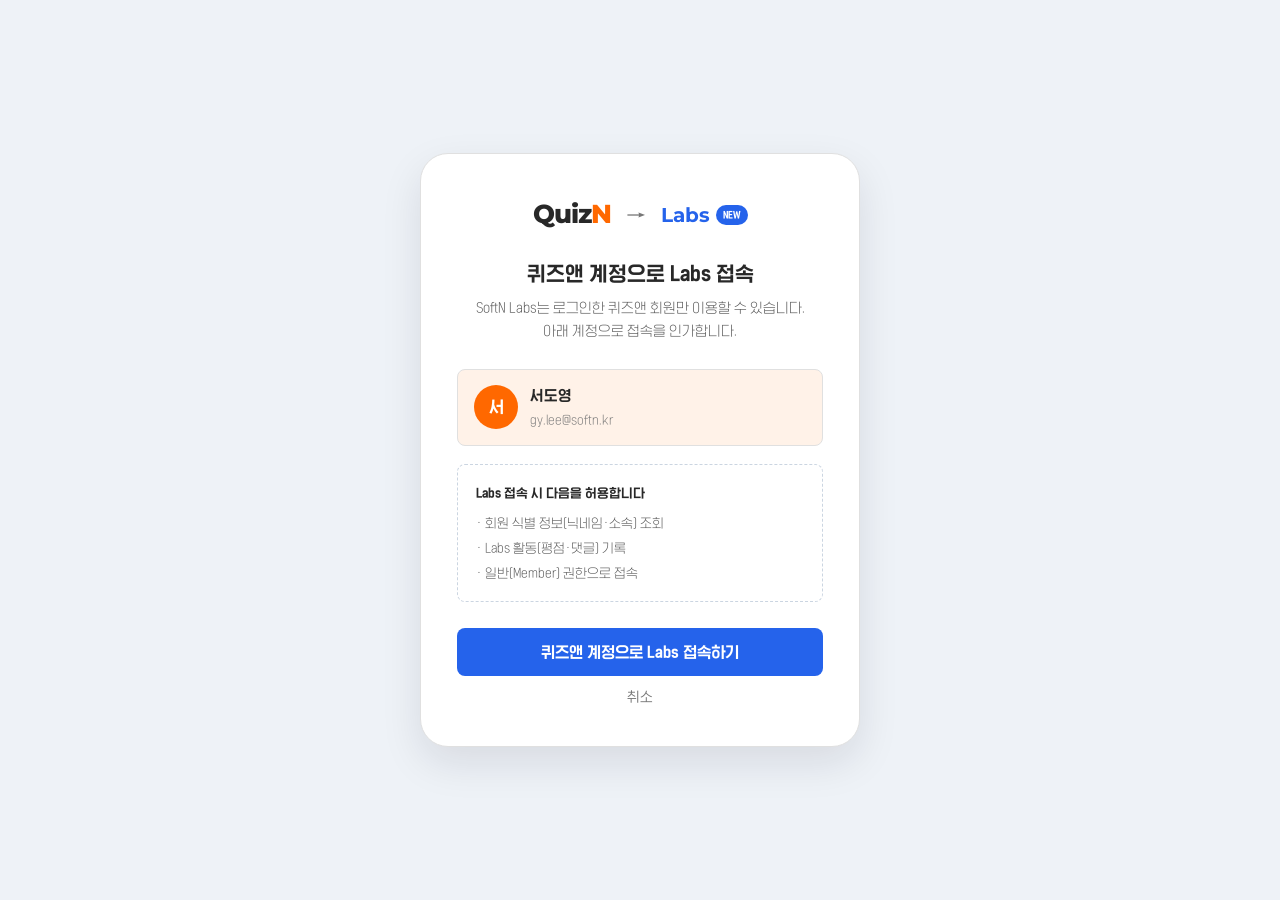
==== labs-auth.html @ ae1b934f "feat: SoftN Labs static portal (initial deploy)" ====
<!DOCTYPE html>
<html lang="ko">
<head>
<meta charset="UTF-8">
<meta name="viewport" content="width=device-width, initial-scale=1.0">
<title>SoftN Labs · 접속 인가</title>
<link rel="stylesheet" href="./fonts/fontello/css/fontello.css">
<link rel="stylesheet" href="./colors_and_type.css">
<style>
  * { box-sizing: border-box; }
  body { margin: 0; min-height: 100vh; display: grid; place-items: center; background: #eef2f7; font-family: var(--font-kr); color: var(--fg); padding: 24px; }
  .auth { width: 440px; max-width: 100%; background: #fff; border: 1px solid var(--border); border-radius: var(--r-lg); padding: 40px 36px; box-shadow: 0 16px 40px rgba(15,23,42,0.10); text-align: center; }
  .brands { display: flex; align-items: center; justify-content: center; gap: 16px; margin-bottom: 26px; }
  .brands .q { font-family: var(--font-en); font-weight: var(--fw-black); font-size: 26px; letter-spacing: -1px; }
  .brands .q .n { color: var(--main-color); }
  .brands .arrow { color: var(--fg-mute); font-size: 20px; }
  .brands .labs { font-family: var(--font-en); font-weight: var(--fw-bold); font-size: 20px; color: #2563eb; display: inline-flex; align-items: center; gap: 6px; }
  .brands .labs .tag { font-size: 10px; background: #2563eb; color: #fff; padding: 2px 7px; border-radius: var(--r-pill); font-family: var(--font-kr); }
  h1 { font-size: 21px; font-weight: var(--fw-bold); margin: 0 0 10px; }
  .sub { color: var(--fg-sub); font-size: 14px; line-height: 1.65; margin: 0 0 26px; }
  .acct { display: flex; align-items: center; gap: 12px; background: var(--bg-light-color); border: 1px solid var(--border); border-radius: var(--r-md); padding: 14px 16px; margin-bottom: 18px; text-align: left; }
  .acct .av { width: 44px; height: 44px; border-radius: 50%; background: var(--main-color); color: #fff; display: grid; place-items: center; font-weight: 700; font-size: 17px; }
  .acct .nm { font-weight: var(--fw-bold); font-size: 15px; }
  .acct .em { color: var(--fg-mute); font-size: 13px; margin-top: 2px; }
  .perms { text-align: left; font-size: 13px; color: var(--fg-sub); background: #fff; border: 1px dashed var(--border-strong, #cbd5e1); border-radius: var(--r-md); padding: 16px 18px; margin-bottom: 26px; line-height: 1.9; }
  .perms strong { color: var(--fg); display: block; margin-bottom: 6px; }
  .btn-go { width: 100%; background: #2563eb; color: #fff; border: 0; border-radius: var(--r-md); padding: 15px; font-size: 16px; font-weight: var(--fw-bold); cursor: pointer; font-family: var(--font-kr); transition: background var(--t-fast); }
  .btn-go:hover { background: #1d4ed8; }
  .btn-cancel { display: block; width: 100%; margin-top: 12px; background: none; border: 0; color: var(--fg-mute); font-size: 14px; cursor: pointer; font-family: var(--font-kr); }
  .btn-cancel:hover { color: var(--fg-sub); }
</style>
</head>
<body>

<div class="auth">
  <div class="brands">
    <span class="q">Quiz<span class="n">N</span></span>
    <span class="arrow">→</span>
    <span class="labs">Labs<span class="tag">NEW</span></span>
  </div>
  <h1>퀴즈앤 계정으로 Labs 접속</h1>
  <p class="sub">SoftN Labs는 로그인한 퀴즈앤 회원만 이용할 수 있습니다.<br>아래 계정으로 접속을 인가합니다.</p>

  <div class="acct">
    <span class="av" id="acc-av">서</span>
    <div>
      <div class="nm" id="acc-nick">서도영</div>
      <div class="em" id="acc-id">gy.lee@softn.kr</div>
    </div>
  </div>

  <div class="perms">
    <strong>Labs 접속 시 다음을 허용합니다</strong>
    · 회원 식별 정보(닉네임·소속) 조회<br>
    · Labs 활동(평점·댓글) 기록<br>
    · 일반(Member) 권한으로 접속
  </div>

  <button class="btn-go" id="go">퀴즈앤 계정으로 Labs 접속하기</button>
  <button class="btn-cancel" onclick="location.href='myshow.html'">취소</button>
</div>

<script>
  // QuizN 계정(닉네임·아이디)을 MyShow에서 전달받아 표시
  (function () {
    var acc = null;
    try { acc = JSON.parse(localStorage.getItem('quizn_account')); } catch (e) {}
    if (acc) {
      if (acc.nick) { document.getElementById('acc-nick').textContent = acc.nick; document.getElementById('acc-av').textContent = acc.nick.charAt(0); }
      if (acc.id) document.getElementById('acc-id').textContent = acc.id;
    }
  })();
  // 인가 → 일반 회원으로 로그인 처리 후 Labs 진입
  document.getElementById('go').addEventListener('click', function () {
    try { localStorage.setItem('labs_auth', 'member'); } catch (e) {}
    location.href = 'labs.html';
  });
</script>

</body>
</html>
---- fonts/fontello/css/fontello.css ----
@font-face {
  font-family: 'fontello';
  src: url('../font/fontello.eot?21190277');
  src: url('../font/fontello.eot?21190277#iefix') format('embedded-opentype'),
       url('../font/fontello.woff2?21190277') format('woff2'),
       url('../font/fontello.woff?21190277') format('woff'),
       url('../font/fontello.ttf?21190277') format('truetype'),
       url('../font/fontello.svg?21190277#fontello') format('svg');
  font-weight: normal;
  font-style: normal;
}
/* Chrome hack: SVG is rendered more smooth in Windozze. 100% magic, uncomment if you need it. */
/* Note, that will break hinting! In other OS-es font will be not as sharp as it could be */
/*
@media screen and (-webkit-min-device-pixel-ratio:0) {
  @font-face {
    font-family: 'fontello';
    src: url('../font/fontello.svg?21190277#fontello') format('svg');
  }
}
*/
[class^="icon-"]:before, [class*=" icon-"]:before {
  font-family: "fontello";
  font-style: normal;
  font-weight: normal;
  speak: never;

  display: inline-block;
  text-decoration: inherit;
  width: 1em;
  margin-right: .2em;
  text-align: center;
  /* opacity: .8; */

  /* For safety - reset parent styles, that can break glyph codes*/
  font-variant: normal;
  text-transform: none;

  /* fix buttons height, for twitter bootstrap */
  line-height: 1em;

  /* Animation center compensation - margins should be symmetric */
  /* remove if not needed */
  margin-left: .2em;

  /* you can be more comfortable with increased icons size */
  /* font-size: 120%; */

  /* Font smoothing. That was taken from TWBS */
  -webkit-font-smoothing: antialiased;
  -moz-osx-font-smoothing: grayscale;

  /* Uncomment for 3D effect */
  /* text-shadow: 1px 1px 1px rgba(127, 127, 127, 0.3); */
}

.icon-attention-alt-1:before { content: '\e800'; } /* '' */
.icon-heart:before { content: '\e801'; } /* '' */
.icon-heart-line:before { content: '\e802'; } /* '' */
.icon-download:before { content: '\e803'; } /* '' */
.icon-album:before { content: '\e804'; } /* '' */
.icon-up-open-1:before { content: '\e805'; } /* '' */
.icon-plus:before { content: '\e806'; } /* '' */
.icon-send:before { content: '\e807'; } /* '' */
.icon-pencil2:before { content: '\e808'; } /* '' */
.icon-blank-page:before { content: '\e809'; } /* '' */
.icon-cancel:before { content: '\e80a'; } /* '' */
.icon-cog-1:before { content: '\e80b'; } /* '' */
.icon-down-open-1:before { content: '\e80c'; } /* '' */
.icon-left-open-1:before { content: '\e80d'; } /* '' */
.icon-down-micro:before { content: '\e80e'; } /* '' */
.icon-delete:before { content: '\e80f'; } /* '' */
.icon-time:before { content: '\e810'; } /* '' */
.icon-close:before { content: '\e811'; } /* '' */
.icon-check-1:before { content: '\e812'; } /* '' */
.icon-quiz:before { content: '\e813'; } /* '' */
.icon-all:before { content: '\e814'; } /* '' */
.icon-play:before { content: '\e815'; } /* '' */
.icon-dot:before { content: '\e816'; } /* '' */
.icon-link:before { content: '\e817'; } /* '' */
.icon-move-arrows:before { content: '\e818'; } /* '' */
.icon-push-pin:before { content: '\e819'; } /* '' */
.icon-push-pin-line:before { content: '\e81a'; } /* '' */
.icon-edit:before { content: '\e81b'; } /* '' */
.icon-check:before { content: '\e81c'; } /* '' */
.icon-right-open-1:before { content: '\e81d'; } /* '' */
.icon-005-copy:before { content: '\e81e'; } /* '' */
.icon-down-dir-1:before { content: '\e81f'; } /* '' */
.icon-up-dir:before { content: '\e820'; } /* '' */
.icon-up-micro:before { content: '\e821'; } /* '' */
.icon-link-02:before { content: '\e822'; } /* '' */
.icon-zoom-in:before { content: '\e823'; } /* '' */
.icon-left-big:before { content: '\e824'; } /* '' */
.icon-left-open-2:before { content: '\e825'; } /* '' */
.icon-left:before { content: '\e826'; } /* '' */
.icon-newdoc:before { content: '\e827'; } /* '' */
.icon-left-small:before { content: '\e828'; } /* '' */
.icon-export:before { content: '\e829'; } /* '' */
.icon-folder-open:before { content: '\e82a'; } /* '' */
.icon-lock-filled:before { content: '\e82b'; } /* '' */
.icon-to-start:before { content: '\e82c'; } /* '' */
.icon-to-end:before { content: '\e82d'; } /* '' */
.icon-board-copy:before { content: '\e82e'; } /* '' */
.icon-group1:before { content: '\e82f'; } /* '' */
.icon-group2:before { content: '\e830'; } /* '' */
.icon-pen:before { content: '\e831'; } /* '' */
.icon-eraser:before { content: '\e832'; } /* '' */
.icon-drawing:before { content: '\e833'; } /* '' */
.icon-prev-btn:before { content: '\e834'; } /* '' */
.icon-next-btn:before { content: '\e835'; } /* '' */
.icon-trash:before { content: '\e836'; } /* '' */
.icon-palette:before { content: '\e837'; } /* '' */
.icon-music:before { content: '\e838'; } /* '' */
.icon-volume-up:before { content: '\e839'; } /* '' */
.icon-plus-circle:before { content: '\e83a'; } /* '' */
.icon-minus-circle:before { content: '\e83b'; } /* '' */
.icon-qr-code:before { content: '\e83c'; } /* '' */
.icon-eye:before { content: '\e83d'; } /* '' */
.icon-eye-none:before { content: '\e83e'; } /* '' */
.icon-record:before { content: '\e83f'; } /* '' */
.icon-mail:before { content: '\e840'; } /* '' */
.icon-post-1:before { content: '\e841'; } /* '' */
.icon-play-2:before { content: '\e842'; } /* '' */
.icon-stop-1:before { content: '\e843'; } /* '' */
.icon-pause-1:before { content: '\e844'; } /* '' */
.icon-plus-big:before { content: '\e845'; } /* '' */
.icon-invitation:before { content: '\e846'; } /* '' */
.icon-plus-mini:before { content: '\e847'; } /* '' */
.icon-circle-w:before { content: '\e848'; } /* '' */
.icon-circle-b:before { content: '\e849'; } /* '' */
.icon-triangle-w:before { content: '\e84a'; } /* '' */
.icon-triangle-b:before { content: '\e84b'; } /* '' */
.icon-square-w:before { content: '\e84c'; } /* '' */
.icon-square-b:before { content: '\e84d'; } /* '' */
.icon-line:before { content: '\e84e'; } /* '' */
.icon-preview:before { content: '\e84f'; } /* '' */
.icon-background:before { content: '\e850'; } /* '' */
.icon-pen-user-01:before { content: '\e851'; } /* '' */
.icon-align-high:before { content: '\e852'; } /* '' */
.icon-align-low:before { content: '\e853'; } /* '' */
.icon-text:before { content: '\e854'; } /* '' */
.icon-megaphone:before { content: '\e855'; } /* '' */
.icon-naverblog:before { content: '\e856'; } /* '' */
.icon-art-pencil:before { content: '\e857'; } /* '' */
.icon-eraser-02:before { content: '\e858'; } /* '' */
.icon-thickness:before { content: '\e859'; } /* '' */
.icon-shapes:before { content: '\e85a'; } /* '' */
.icon-ccw:before { content: '\e85b'; } /* '' */
.icon-share:before { content: '\e85c'; } /* '' */
.icon-tab:before { content: '\e85d'; } /* '' */
.icon-sync:before { content: '\e85e'; } /* '' */
.icon-speech-bubble:before { content: '\e85f'; } /* '' */
.icon-arrow-right2:before { content: '\e860'; } /* '' */
.icon-arrow-left2:before { content: '\e861'; } /* '' */
.icon-arrow-left1:before { content: '\e862'; } /* '' */
.icon-arrow-right1:before { content: '\e863'; } /* '' */
.icon-globe:before { content: '\e864'; } /* '' */
.icon-more:before { content: '\e865'; } /* '' */
.icon-note-beamed:before { content: '\e866'; } /* '' */
.icon-edit-02:before { content: '\e867'; } /* '' */
.icon-mission:before { content: '\e868'; } /* '' */
.icon-help:before { content: '\e869'; } /* '' */
.icon-text-gif:before { content: '\e86a'; } /* '' */
.icon-text-video:before { content: '\e86b'; } /* '' */
.icon-text-show:before { content: '\e86c'; } /* '' */
.icon-cw:before { content: '\e86d'; } /* '' */
.icon-camera:before { content: '\e86e'; } /* '' */
.icon-guest:before { content: '\e87b'; } /* '' */
.icon-chart:before { content: '\e87c'; } /* '' */
.icon-user:before { content: '\e87d'; } /* '' */
.icon-view:before { content: '\e87e'; } /* '' */
.icon-post:before { content: '\e87f'; } /* '' */
.icon-question_mark:before { content: '\e881'; } /* '' */
.icon-big_x:before { content: '\e882'; } /* '' */
.icon-service:before { content: '\e884'; } /* '' */
.icon-report:before { content: '\e885'; } /* '' */
.icon-studio:before { content: '\e886'; } /* '' */
.icon-mypage:before { content: '\e887'; } /* '' */
.icon-home-menu:before { content: '\e888'; } /* '' */
.icon-standby:before { content: '\e889'; } /* '' */
.icon-contents-menu:before { content: '\e88a'; } /* '' */
.icon-customer:before { content: '\e88b'; } /* '' */
.icon-group-menu:before { content: '\e88c'; } /* '' */
.icon-video-record:before { content: '\e88d'; } /* '' */
.icon-filter:before { content: '\e88e'; } /* '' */
.icon-quiz-01:before { content: '\e906'; } /* '' */
.icon-down-open:before { content: '\f004'; } /* '' */
.icon-up-open:before { content: '\f005'; } /* '' */
.icon-right-open:before { content: '\f006'; } /* '' */
.icon-left-open:before { content: '\f007'; } /* '' */
.icon-location:before { content: '\f031'; } /* '' */
.icon-check-empty:before { content: '\f096'; } /* '' */
.icon-twitter:before { content: '\f099'; } /* '' */
.icon-facebook:before { content: '\f09a'; } /* '' */
.icon-folder-open-empty:before { content: '\f115'; } /* '' */
.icon-attention-alt-2:before { content: '\f12a'; } /* '' */
.icon-mic:before { content: '\f130'; } /* '' */
.icon-youtube-play:before { content: '\f16a'; } /* '' */
.icon-instagram:before { content: '\f16d'; } /* '' */
.icon-file-audio:before { content: '\f1c7'; } /* '' */
.icon-sliders:before { content: '\f1de'; } /* '' */
---- colors_and_type.css ----
/* ============================================================
   QuizN Design System — Colors & Typography
   ------------------------------------------------------------
   Source: quizn.show + style_show.css / style_board.css /
   style_class.css (and a derived style_video.css).
   4 services share an identical 4-token shape. Switch theme
   with body[data-theme="show|board|class|video"].
   ============================================================ */

/* ---- Webfonts (Google) ----
   English / display: Montserrat (300/400/500/600/700/800)
   Korean body: HGGGothicssi (local brand font, see @font-face below)
*/
@import url('https://fonts.googleapis.com/css2?family=Montserrat:wght@300;400;500;600;700;800&display=swap');
@import url('./fonts/fontello/css/fontello.css');

/* ---- Brand Korean font: HGGGothicssi (한겨레결체) ----
   6 weights shipped: 00g/20g/40g/60g/80g/99g → 100/300/400/600/700/900
*/
@font-face {
  font-family: 'HGGGothicssi';
  src: url('./fonts/HGGGothicssi_00g.ttf') format('truetype');
  font-weight: 100; font-style: normal; font-display: swap;
}
@font-face {
  font-family: 'HGGGothicssi';
  src: url('./fonts/HGGGothicssi_20g.ttf') format('truetype');
  font-weight: 300; font-style: normal; font-display: swap;
}
@font-face {
  font-family: 'HGGGothicssi';
  src: url('./fonts/HGGGothicssi_40g.ttf') format('truetype');
  font-weight: 400; font-style: normal; font-display: swap;
}
@font-face {
  font-family: 'HGGGothicssi';
  src: url('./fonts/HGGGothicssi_60g.ttf') format('truetype');
  font-weight: 600; font-style: normal; font-display: swap;
}
@font-face {
  font-family: 'HGGGothicssi';
  src: url('./fonts/HGGGothicssi_80g.ttf') format('truetype');
  font-weight: 700; font-style: normal; font-display: swap;
}
@font-face {
  font-family: 'HGGGothicssi';
  src: url('./fonts/HGGGothicssi_99g.ttf') format('truetype');
  font-weight: 900; font-style: normal; font-display: swap;
}

:root {
  /* ============== BRAND COLORS — 4 services (SHOW · BOARD · VIDEO · CLASS) ============== */
  /* SHOW — signature orange (brand main) */
  --brand-show:        #ff6800;
  --brand-show-sub:    #ff8533;
  --brand-show-deep:   #db5800;
  --brand-show-soft:   #ffa366;
  --brand-show-light:  #fff2e8;

  /* BOARD — mint */
  --brand-board:       #02d7c5;
  --brand-board-sub:   #00C1B0;
  --brand-board-deep:  #007E73;
  --brand-board-soft:  #6fe9dd;
  --brand-board-light: #f3fffe;

  /* VIDEO — purple */
  --brand-video:       #9359E1;
  --brand-video-sub:   #ac8ef8;
  --brand-video-deep:  #7249b7;
  --brand-video-soft:  #c5aff8;
  --brand-video-light: #f5f0ff;

  /* CLASS — blue */
  --brand-class:       #44A2FF;
  --brand-class-sub:   #4f9fee;
  --brand-class-deep:  #3790e9;
  --brand-class-soft:  #8cc4ff;
  --brand-class-light: #e7f3ff;

  /* ---- Legacy aliases (kept for backward-compat) ---- */
  --brand-purple-deep:    #572973;
  --brand-purple-vivid:   #9359e1;
  --brand-purple-soft:    #ac8ef8;
  --brand-purple-sub:     #7249b7;
  --brand-purple-hi:      #7b41c9;

  --brand-orange:         #ff6800;
  --brand-orange-tab:     #ff7d24;
  --brand-orange-deep:    #db5800;
  --brand-orange-soft:    #ffa366;

  /* ============== PLAYFUL 4-COLOR PALETTE ============== */
  --c-sky:      #8ECCF8;
  --c-yellow:   #ffc91b;
  --c-mint:     #02d7c5;
  --c-lilac:    #ac8ef8;

  /* ============== TAG / CATEGORY ============== */
  --tag-teal:   #0c7264;
  --tag-orange: #da7127;
  --tag-ink:    #191919;
  --tag-purple: #7249b7;
  --tag-red:    #ba202b;
  --tag-navy:   #1e3c73;
  --tag-cyan:   #00aeff;
  --tag-amber:  #f9b219;
  --tag-pink:   #ec2fa6;

  /* ============== NEUTRALS ============== */
  --bg:           #ffffff;
  --bg-soft:      #f9f9f9;
  --bg-soft-2:    #f7f7f7;
  --bg-warm:      #faf5eb;
  --bg-warm-2:    #f4f4f2;
  --border:       #e0e0e0;
  --border-2:     #e6e6e6;
  --divider:      #d0d0d0;
  --fg:           #282828;     /* body text */
  --fg-sub:       #555;        /* secondary */
  --fg-mute:      #777;        /* muted */
  --footer-bg:    #3c3c3c;
  --footer-bg-2:  #515151;

  /* ============== SEMANTIC FG/BG ============== */
  --fg1:    #282828;            /* primary text */
  --fg2:    #555;               /* secondary */
  --fg3:    #777;               /* muted */
  --fg-on-color: #ffffff;       /* on tinted bgs */

  /* ============== THEME TOKENS — default = SHOW ==============
     The 4 tokens every service component references.
  */
  --main-color:       #ff6800;
  --sub-color:        #ff8533;
  --btn-hover-color:  #ff8533;
  --bg-light-color:   #fff2e8;
  --theme-deep:       #db5800;
  --theme-name:       'SHOW';

  /* ============== TYPOGRAPHY ============== */
  --font-kr:     'HGGGothicssi', 'Noto Sans KR', 'NanumGothic', 'Open Sans', sans-serif;
  --font-en:     'Montserrat', 'Open Sans', sans-serif;
  --font-jp:     'M PLUS Rounded 1c', 'Noto Sans JP', Meiryo, sans-serif;
  --font-mono:   'SF Mono', Consolas, Menlo, monospace;

  /* Base type */
  --fs-body:        16px;
  --fw-body:        300;
  --lh-body:        1.6;

  /* Type scale (measured from quizn.show) */
  --fs-hero-xl:     79px;   /* Noto KR 300 */
  --fs-hero:        70px;   /* Montserrat 700 */
  --fs-hero-2:      60px;   /* Montserrat 700 */
  --fs-display:     56px;   /* 500 */
  --fs-h1:          42px;   /* 300 */
  --fs-h2:          38px;
  --fs-h3:          24px;   /* 400 */
  --fs-h4:          21px;   /* 500 */
  --fs-subhead:     19px;   /* 600 */
  --fs-body-lg:     18px;   /* 600 */
  --fs-body-md:     16px;   /* 300 */
  --fs-caption:     14px;
  --fs-tag:         12px;   /* 600 */
  --fs-micro:       11px;   /* uppercase EN labels */

  /* Weights */
  --fw-light:    300;
  --fw-regular:  400;
  --fw-medium:   500;
  --fw-semibold: 600;
  --fw-bold:     700;
  --fw-black:    800;

  /* ============== RADIUS ============== */
  --r-pill:  50px;     /* CTA buttons */
  --r-lg:    28px;     /* large panels */
  --r-md:    8px;      /* cards / boxes */
  --r-sm:    4px;      /* inputs */
  --r-tab:   8px 8px 0 0;
  --r-circle: 50%;

  /* ============== SHADOWS ============== */
  --shadow-card:    0 4px 16px rgba(0,0,0,0.08);
  --shadow-pop:     0 8px 28px -12px rgba(0,0,0,0.15);
  --shadow-hover:   0 10px 24px -8px var(--main-color);
  --shadow-modal:   0 16px 40px rgba(0,0,0,0.18);
  --shadow-toast:   0 12px 32px rgba(0,0,0,0.25);
  --shadow-inset:   inset 0 0 0 1px var(--border);

  /* ============== SPACING ============== */
  --space-1:   4px;
  --space-2:   8px;
  --space-3:   12px;
  --space-4:   16px;
  --space-5:   24px;
  --space-6:   32px;
  --space-7:   48px;
  --space-8:   64px;
  --space-9:   96px;

  /* ============== MOTION ============== */
  --t-fast:    0.18s ease;
  --t-base:    0.25s ease;
  --t-theme:   0.4s cubic-bezier(.4,0,.2,1);

  /* ============== SIGNATURES ============== */
  --gradient-warm:    linear-gradient(to right, #ff8533 -1%, #ff6800 102%);
  --gradient-purple:  linear-gradient(135deg, #7249b7 0%, #9359e1 100%);
  --gradient-orange:  linear-gradient(135deg, #db5800 0%, #ff8533 100%);
  --underline-brand:  2px solid var(--brand-orange);
}

/* ============== THEME DEFINITIONS ============== */
body[data-theme="show"]  {
  --main-color: #ff6800; --sub-color: #ff8533;
  --btn-hover-color: #ff8533; --bg-light-color: #fff2e8;
  --theme-deep: #db5800; --theme-name: 'SHOW';
}
body[data-theme="board"] {
  --main-color: #02d7c5; --sub-color: #007E73;
  --btn-hover-color: #00C1B0; --bg-light-color: #f3fffe;
  --theme-deep: #007E73; --theme-name: 'BOARD';
}
body[data-theme="class"] {
  --main-color: #44a2ff; --sub-color: #3790e9;
  --btn-hover-color: #4f9fee; --bg-light-color: #e7f3ff;
  --theme-deep: #3790e9; --theme-name: 'CLASS';
}
body[data-theme="video"] {
  --main-color: #9359e1; --sub-color: #7b41c9;
  --btn-hover-color: #ac8ef8; --bg-light-color: #f5f0ff;
  --theme-deep: #7249b7; --theme-name: 'VIDEO';
}

/* ============== SEMANTIC TYPE STYLES ============== */
html { -webkit-font-smoothing: antialiased; -moz-osx-font-smoothing: grayscale; }
body {
  font-family: var(--font-kr);
  font-size: var(--fs-body);
  font-weight: var(--fw-light);
  line-height: var(--lh-body);
  color: var(--fg);
  background: var(--bg);
}

.h-hero {
  font-family: var(--font-en);
  font-size: var(--fs-hero);
  font-weight: var(--fw-black);
  line-height: 1;
  letter-spacing: -2px;
  text-transform: uppercase;
}
h1, .h1 {
  font-family: var(--font-kr);
  font-size: var(--fs-h1);
  font-weight: var(--fw-light);
  line-height: 1.2;
  color: var(--fg);
}
h2, .h2 {
  font-family: var(--font-kr);
  font-size: var(--fs-h2);
  font-weight: var(--fw-light);
  line-height: 1.25;
}
h3, .h3 {
  font-family: var(--font-kr);
  font-size: var(--fs-h3);
  font-weight: var(--fw-regular);
  line-height: 1.3;
}
h4, .h4 {
  font-family: var(--font-kr);
  font-size: var(--fs-h4);
  font-weight: var(--fw-medium);
}
.subhead {
  font-size: var(--fs-subhead);
  font-weight: var(--fw-semibold);
}
p, .body {
  font-size: var(--fs-body-md);
  font-weight: var(--fw-light);
  line-height: var(--lh-body);
  color: var(--fg);
}
.caption {
  font-size: var(--fs-caption);
  color: var(--fg-sub);
}
.eyebrow {
  font-family: var(--font-en);
  font-size: var(--fs-micro);
  font-weight: var(--fw-bold);
  letter-spacing: 2.5px;
  text-transform: uppercase;
  color: var(--main-color);
}
.tag-text {
  font-family: var(--font-en);
  font-size: var(--fs-tag);
  font-weight: var(--fw-bold);
  letter-spacing: 1px;
  text-transform: uppercase;
}
code, .mono {
  font-family: var(--font-mono);
  font-size: 13.5px;
}
.num {
  font-family: 'Spoqa Han Sans Neo', var(--font-en);
  font-feature-settings: 'tnum';
}
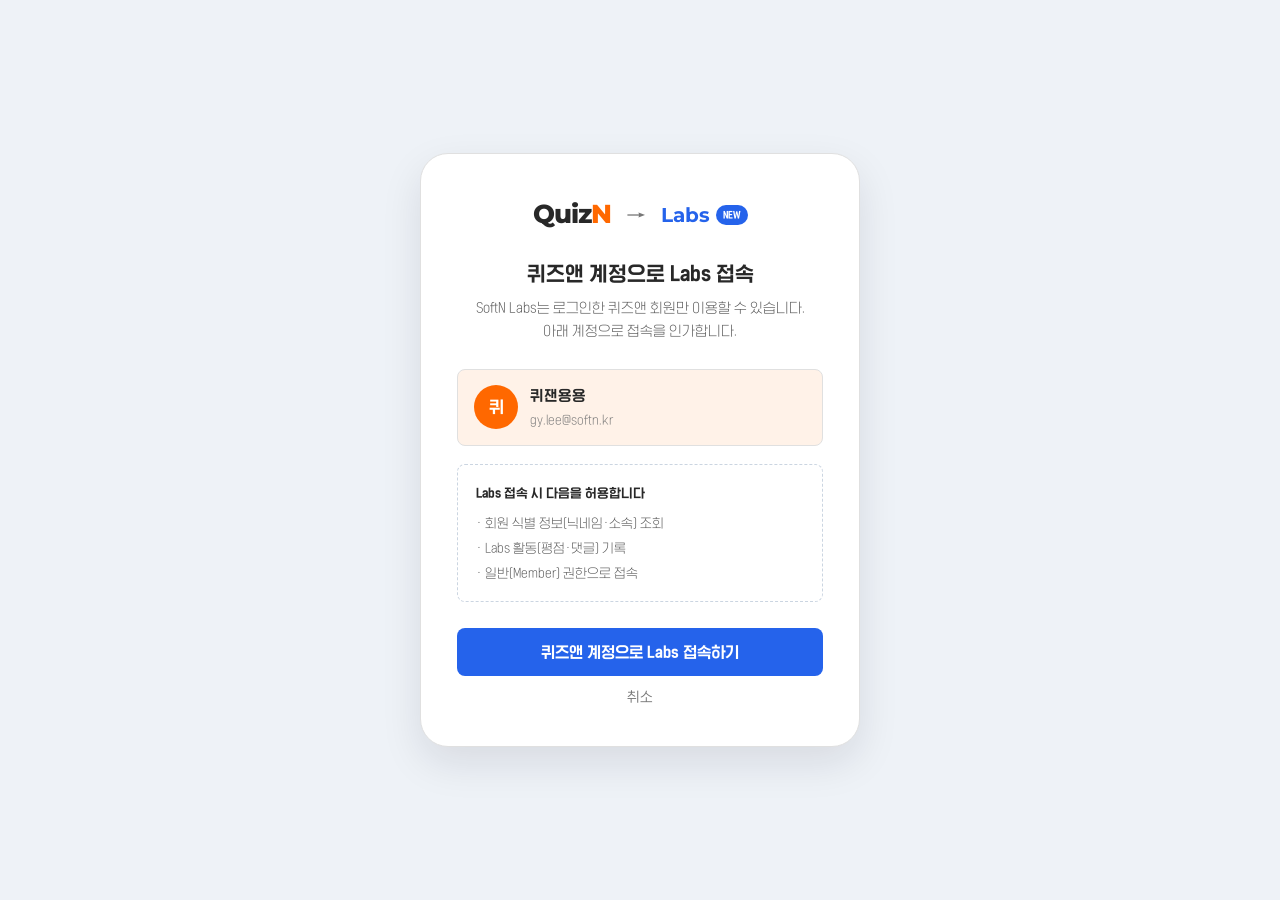
==== commit a0e10206: "feat: cowork 수정사항 반영" ====
--- a/labs-auth.html
+++ b/labs-auth.html
@@ -42,9 +42,9 @@
   <p class="sub">SoftN Labs는 로그인한 퀴즈앤 회원만 이용할 수 있습니다.<br>아래 계정으로 접속을 인가합니다.</p>
 
   <div class="acct">
-    <span class="av" id="acc-av">서</span>
+    <span class="av" id="acc-av">퀴</span>
     <div>
-      <div class="nm" id="acc-nick">서도영</div>
+      <div class="nm" id="acc-nick">퀴잰용용</div>
       <div class="em" id="acc-id">gy.lee@softn.kr</div>
     </div>
   </div>
